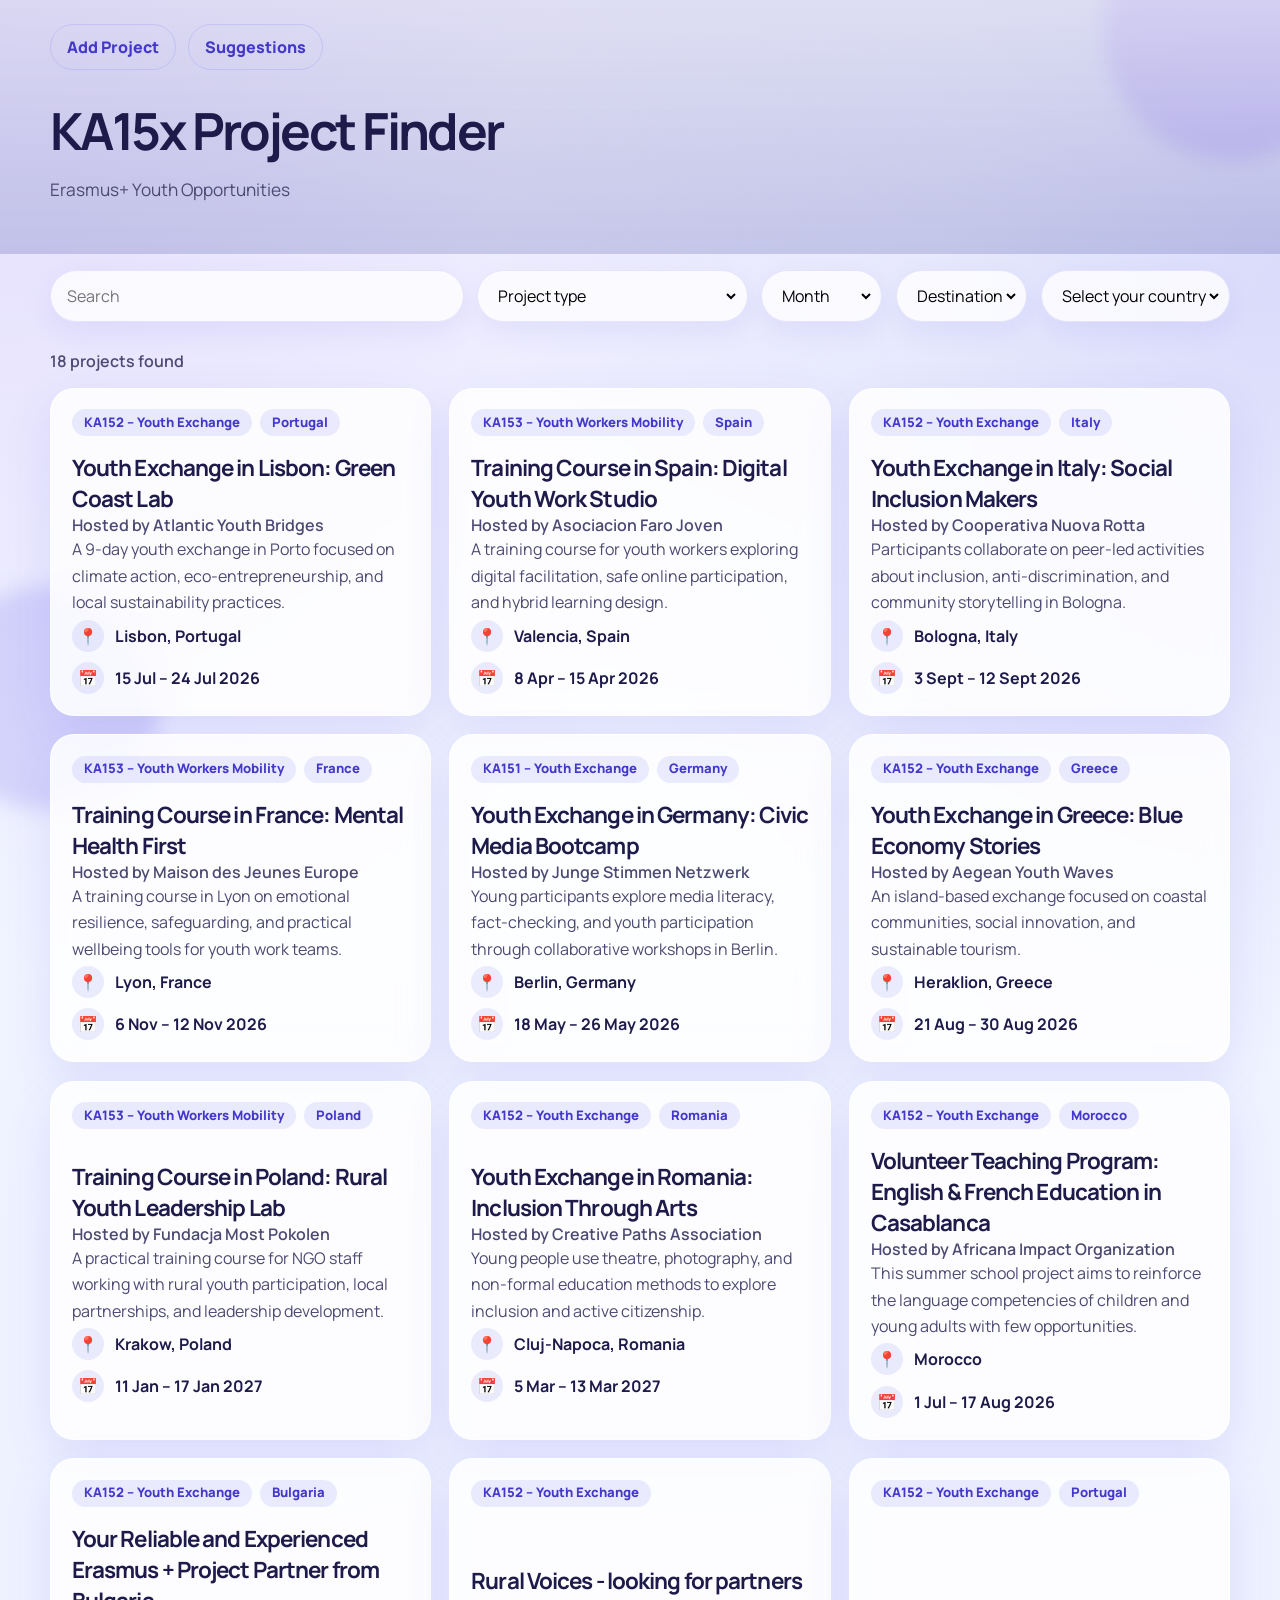
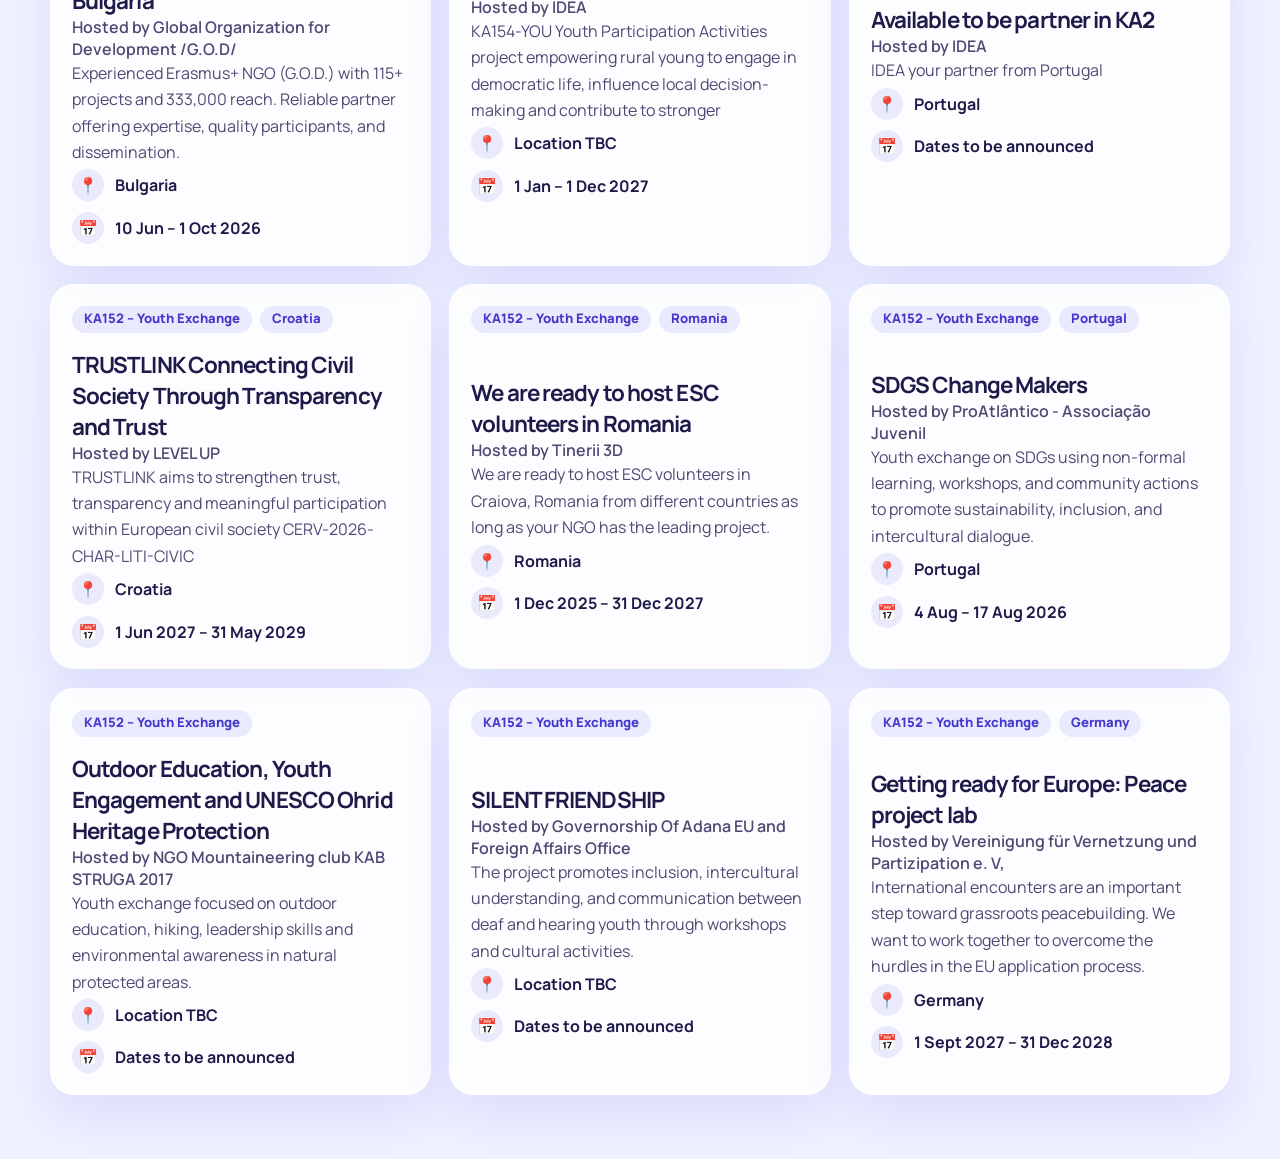
==== index.html @ 3d648d2d "v1.1 — Salto Youth scraper, sync workflow, and UI fixes - Add Python scraper (scripts/sync_salto.py)" ====
<!DOCTYPE html>
<html lang="en">
<head>
  <meta charset="UTF-8">
  <meta name="viewport" content="width=device-width, initial-scale=1.0">
  <title>Erasmus+ Youth Opportunities</title>
  <meta name="description" content="Search Erasmus+ youth exchanges and training opportunities.">
  <link rel="preconnect" href="https://fonts.googleapis.com">
  <link rel="preconnect" href="https://fonts.gstatic.com" crossorigin>
  <link href="https://fonts.googleapis.com/css2?family=Manrope:wght@400;500;600;700;800&display=swap" rel="stylesheet">
  <link rel="icon" type="image/png" href="assets/favicon.png">
  <link rel="stylesheet" href="css/style.css">
</head>
<body>
  <div class="site-shell">
    <header class="hero">
      <div class="container hero__inner">
        <nav class="top-nav" aria-label="Main navigation">
          <a class="button button--ghost top-nav__link" href="submit.html">Add Project</a>
          <button class="button button--ghost top-nav__link" type="button" data-open-suggestions-modal>Suggestions</button>
        </nav>
      </div>
      <div class="container hero__headline">
        <div class="hero__content">
          <h1>KA15x Project Finder</h1>
          <p class="hero__subtitle">Erasmus+ Youth Opportunities</p>
        </div>
      </div>
    </header>

    <main class="container page-content">
      <section class="filters-bar" aria-label="Search and filters">
        <label class="sr-only" for="searchInput">Search projects</label>
        <div class="filter-control filter-control--search" id="searchControl">
          <input id="searchInput" type="text" placeholder="Search" autocomplete="off">
          <button class="filter-clear" id="clearSearchButton" type="button" aria-label="Clear search" hidden>×</button>
        </div>

        <label class="sr-only" for="projectTypeFilter">Project type</label>
        <div class="filter-control" id="projectTypeControl">
          <select id="projectTypeFilter">
            <option value="all">Project type</option>
            <option value="KA151 – Youth Exchange">KA151 – Youth Exchange</option>
            <option value="KA152 – Youth Exchange">KA152 – Youth Exchange</option>
            <option value="KA153 – Youth Workers Mobility">KA153 – Youth Workers Mobility</option>
          </select>
          <button class="filter-clear" id="clearProjectTypeButton" type="button" aria-label="Clear project type" hidden>×</button>
        </div>

        <label class="sr-only" for="monthFilter">Month</label>
        <div class="filter-control" id="monthControl">
          <select id="monthFilter">
            <option value="all">Month</option>
          </select>
          <button class="filter-clear" id="clearMonthButton" type="button" aria-label="Clear month" hidden>×</button>
        </div>

        <label class="sr-only" for="destinationFilter">Destination country</label>
        <div class="filter-control" id="destinationControl">
          <select id="destinationFilter">
            <option value="all">Destination</option>
          </select>
          <button class="filter-clear" id="clearDestinationButton" type="button" aria-label="Clear destination" hidden>×</button>
        </div>

        <label class="sr-only" for="residenceFilter">My country</label>
        <div class="filter-control" id="residenceControl">
          <select id="residenceFilter">
            <option value="">My country</option>
          </select>
          <button class="filter-clear" id="clearResidenceButton" type="button" aria-label="Clear country" hidden>×</button>
        </div>
      </section>

      <section class="results-section" aria-live="polite">
        <div class="results-section__header">
          <p class="results-count" id="resultsCount">Loading projects...</p>
        </div>

        <div class="projects-grid" id="projectsGrid"></div>
        <div class="empty-state" id="emptyState" hidden>
          <h2>No projects match your filters.</h2>
          <p>Try a different month, project type, destination, or search term.</p>
        </div>
      </section>
    </main>
  </div>

  <dialog class="feedback-modal" id="suggestionsModal" aria-labelledby="suggestionsModalTitle">
    <div class="feedback-modal__panel">
      <button class="feedback-modal__close" id="closeSuggestionsModalButton" type="button" aria-label="Close suggestions modal">×</button>
      <div class="feedback-modal__content">
        <h2 id="suggestionsModalTitle">Suggest improvments, give feedback, report problem</h2>
        <p class="feedback-modal__subtitle">If you want reply, leave your email.</p>

        <!-- Replace this action URL with your form service endpoint -->
        <form class="feedback-form" id="suggestionsForm" action="https://formspree.io/f/mqeyppwp" method="post">
          <input type="hidden" name="_subject" value="Platform suggestion or feedback">

          <label class="field field--stacked">
            <span>Name (optional)</span>
            <input id="suggestionsName" name="name" type="text">
          </label>

          <label class="field field--stacked">
            <span>Email (optional)</span>
            <input id="suggestionsEmail" name="email" type="email" placeholder="you@example.com">
          </label>

          <label class="field field--stacked">
            <span>Message</span>
            <textarea id="suggestionsMessage" name="message" rows="5" required></textarea>
          </label>

          <div class="form-status" id="suggestionsFormStatus" aria-live="polite"></div>

          <div class="form-actions">
            <button class="button button--primary" type="submit">Send message</button>
          </div>
        </form>
      </div>
    </div>
  </dialog>

  <div class="toast" id="toast" role="status" aria-live="polite"></div>

  <script src="js/filters.js"></script>
  <script src="js/app.js"></script>
  <script src="js/modal.js"></script>
</body>
</html>
---- css/style.css ----
:root {
  --bg: #eef2ff;
  --bg-accent: #e0e7ff;
  --surface: rgba(255, 255, 255, 0.84);
  --surface-strong: #ffffff;
  --text: #1e1b4b;
  --muted: #4c4a73;
  --line: rgba(79, 70, 229, 0.14);
  --primary: #4f46e5;
  --primary-strong: #7c3aed;
  --primary-dark: #4338ca;
  --primary-bright: #8b5cf6;
  --secondary: rgba(99, 102, 241, 0.12);
  --shadow: 0 18px 48px rgba(79, 70, 229, 0.12);
  --radius-lg: 24px;
  --radius-md: 16px;
  --radius-sm: 12px;
  --container: 1180px;
}

* {
  box-sizing: border-box;
}

html {
  scroll-behavior: smooth;
}

body {
  margin: 0;
  min-height: 100vh;
  font-family: "Manrope", sans-serif;
  color: var(--text);
  background:
    radial-gradient(circle at top left, rgba(139, 92, 246, 0.18), transparent 32%),
    radial-gradient(circle at right 10%, rgba(79, 70, 229, 0.16), transparent 28%),
    linear-gradient(180deg, #f8faff 0%, var(--bg) 45%, #eef1ff 100%);
}

img {
  display: block;
  max-width: 100%;
}

a {
  color: inherit;
  text-decoration: none;
}

button,
input,
select {
  font: inherit;
}

button {
  cursor: pointer;
}

.container {
  width: min(calc(100% - 2rem), var(--container));
  margin: 0 auto;
}

.site-shell {
  position: relative;
  overflow: hidden;
}

.site-shell::before,
.site-shell::after {
  content: "";
  position: fixed;
  z-index: -1;
  border-radius: 999px;
  filter: blur(10px);
}

.site-shell::before {
  top: -6rem;
  right: -5rem;
  width: 16rem;
  height: 16rem;
  background: rgba(139, 92, 246, 0.22);
}

.site-shell::after {
  bottom: 10vh;
  left: -4rem;
  width: 14rem;
  height: 14rem;
  background: rgba(79, 70, 229, 0.16);
}

.hero,
.subpage-header {
  padding: 1.5rem 0 0;
}

.hero {
  padding-bottom: 1rem;
  background:
    linear-gradient(0deg, rgba(0, 13, 125, 0.16), rgba(6, 4, 147, 0.1)),
    linear-gradient(180deg, rgba(255, 255, 255, 0.55), rgba(255, 255, 255, 0));
}

.hero__inner,
.subpage-header__inner {
  display: flex;
  justify-content: space-between;
  gap: 1.5rem;
  align-items: flex-start;
}

.hero__headline {
  padding-bottom: 1rem;
}

.brand {
  display: inline-flex;
  align-items: center;
  gap: 0.9rem;
  padding: 0.6rem 0.9rem;
  border-radius: 999px;
  background: rgba(255, 255, 255, 0.72);
  border: 1px solid rgba(255, 255, 255, 0.82);
  box-shadow: var(--shadow);
}

.brand--hero,
.brand--compact {
  box-shadow: none;
}

.brand__logo {
  width: 2.75rem;
  height: 2.75rem;
  border-radius: 14px;
  object-fit: cover;
}

.brand__text {
  font-weight: 800;
  letter-spacing: -0.03em;
}

.sr-only {
  position: absolute;
  width: 1px;
  height: 1px;
  padding: 0;
  margin: -1px;
  overflow: hidden;
  clip: rect(0, 0, 0, 0);
  white-space: nowrap;
  border: 0;
}

h1,
h2,
p,
dl,
dd,
dt,
ul {
  margin: 0;
}

h1 {
  font-size: clamp(2.3rem, 4vw, 4.5rem);
  line-height: 0.96;
  letter-spacing: -0.05em;
}

h2 {
  font-size: clamp(1.2rem, 2vw, 1.6rem);
  letter-spacing: -0.04em;
}

.hero__subtitle,
.filters-panel__header p,
.detail-summary,
.sidebar-block p,
.empty-state p,
.detail-card p {
  color: var(--muted);
  line-height: 1.65;
}

.hero__subtitle {
  max-width: 40rem;
  margin-top: 1rem;
  font-size: 1.08rem;
}

.page-content {
  padding: 1rem 0 4rem;
}

.hero__content {
  display: grid;
  gap: 0.35rem;
  padding: 2.2rem 0 1.1rem;
}

.top-nav {
  display: flex;
  flex-wrap: wrap;
  justify-content: flex-end;
  gap: 0.75rem;
  align-items: center;
}

.top-nav__link {
  min-width: 0;
}

.filters-bar {
  display: flex;
  flex-wrap: wrap;
  gap: 0.85rem;
  align-items: center;
}

.filter-control {
  display: flex;
  align-items: center;
  gap: 0.45rem;
  justify-content: space-between;
  min-height: 3.2rem;
  min-width: 0;
  padding: 0.35rem 0.45rem 0.35rem 1rem;
  border-radius: 999px;
  border: 1px solid rgba(79, 70, 229, 0.12);
  background: rgba(255, 255, 255, 0.78);
  box-shadow: 0 10px 28px rgba(79, 70, 229, 0.08);
  transition: border-color 160ms ease, box-shadow 160ms ease, background-color 160ms ease;
}

.filter-control.is-active {
  border-color: rgba(99, 102, 241, 0.28);
  background: rgba(224, 217, 255, 0.8);
  box-shadow: 0 14px 32px rgba(79, 70, 229, 0.12);
}

.filter-control:focus-within {
  border-color: rgba(99, 102, 241, 0.4);
  box-shadow: 0 0 0 4px rgba(99, 102, 241, 0.12);
}

.filter-control--search {
  min-width: min(100%, 18rem);
  flex: 1 1 16rem;
}

.filter-control input,
.filter-control select {
  flex: 1 1 auto;
  min-width: 0;
  min-height: 2.2rem;
  padding: 0;
  border: none;
  background: transparent;
  box-shadow: none;
}

.filter-control select {
  min-width: 6rem;
}

.filter-control input:focus,
.filter-control select:focus {
  box-shadow: none;
}

.filter-clear {
  margin-left: auto;
  display: inline-flex;
  flex: 0 0 auto;
  justify-content: center;
  align-items: center;
  width: 2rem;
  height: 2rem;
  padding: 0;
  border: none;
  border-radius: 999px;
  background: rgba(79, 70, 229, 0.08);
  color: var(--primary-dark);
  font-size: 1.6rem;
  line-height: 1;
}

.filter-clear[hidden] {
  display: none;
}

.filter-clear:hover,
.filter-clear:focus-visible {
  background: rgba(139, 92, 246, 0.18);
}

.filters-panel,
.detail-card,
.project-card,
.sidebar-block {
  background: var(--surface);
  backdrop-filter: blur(14px);
  border: 1px solid rgba(255, 255, 255, 0.82);
  border-radius: var(--radius-lg);
  box-shadow: var(--shadow);
}

.filters-panel {
  padding: 1.5rem;
}

.filters-panel__header,
.results-section__header {
  display: flex;
  justify-content: space-between;
  align-items: center;
  gap: 1rem;
}

.filters-grid {
  display: grid;
  grid-template-columns: repeat(4, minmax(0, 1fr));
  gap: 1rem;
  margin-top: 1.5rem;
}

.field {
  display: grid;
  gap: 0.45rem;
}

.field span {
  font-size: 0.92rem;
  font-weight: 700;
}

.field input,
.field select {
  width: 100%;
  min-height: 3.1rem;
  padding: 0.85rem 1rem;
  border-radius: var(--radius-sm);
  border: 1px solid var(--line);
  background: rgba(255, 255, 255, 0.86);
  color: var(--text);
  transition: border-color 160ms ease, box-shadow 160ms ease, transform 160ms ease;
}

.field input:focus,
.field select:focus {
  outline: none;
  border-color: rgba(99, 102, 241, 0.5);
  box-shadow: 0 0 0 4px rgba(99, 102, 241, 0.14);
}

.results-section {
  margin-top: 1.75rem;
}

.results-count {
  color: var(--muted);
  font-weight: 600;
}

.projects-grid {
  display: grid;
  grid-template-columns: repeat(3, minmax(0, 1fr));
  gap: 1.15rem;
  margin-top: 1rem;
}

.project-card {
  display: grid;
  gap: 1rem;
  padding: 1.3rem;
  color: inherit;
  min-height: 100%;
  transform: translateY(12px);
  opacity: 0;
  animation: card-enter 380ms ease forwards;
  transition: transform 180ms ease, box-shadow 180ms ease, border-color 180ms ease, background-color 180ms ease;
}

.project-card:hover,
.project-card:focus-visible {
  transform: translateY(-3px);
  border-color: rgba(99, 102, 241, 0.28);
  box-shadow: 0 24px 50px rgba(79, 70, 229, 0.16);
  background: rgba(255, 255, 255, 0.92);
}

.project-card:focus-visible {
  outline: 3px solid rgba(99, 102, 241, 0.22);
  outline-offset: 3px;
}

.project-card:nth-child(2) {
  animation-delay: 50ms;
}

.project-card:nth-child(3) {
  animation-delay: 100ms;
}

.project-card:nth-child(4) {
  animation-delay: 150ms;
}

.project-card__meta {
  display: flex;
  flex-wrap: wrap;
  gap: 0.5rem;
}

.pill {
  display: inline-flex;
  align-items: center;
  align-self: flex-start;
  padding: 0.35rem 0.75rem;
  border-radius: 999px;
  background: var(--secondary);
  color: var(--primary-dark);
  font-size: 0.82rem;
  font-weight: 800;
  line-height: 1.2;
}

.project-card h2 {
  font-size: 1.4rem;
}

.project-card__ngo {
  color: var(--muted);
  font-weight: 600;
}

.project-card__summary {
  color: var(--muted);
  line-height: 1.65;
}

.project-card__facts {
  display: grid;
  gap: 0.65rem;
  margin-top: 0.25rem;
}

.project-card__fact,
.detail-highlight {
  display: flex;
  align-items: center;
  gap: 0.7rem;
  color: var(--text);
  font-weight: 700;
}

.project-card__icon {
  display: inline-flex;
  justify-content: center;
  align-items: center;
  width: 2rem;
  height: 2rem;
  border-radius: 999px;
  background: rgba(99, 102, 241, 0.12);
}

.project-card__actions,
.detail-actions,
.country-dialog__actions {
  display: flex;
  flex-wrap: wrap;
  gap: 0.75rem;
}

.button {
  display: inline-flex;
  justify-content: center;
  align-items: center;
  min-height: 2.9rem;
  padding: 0.7rem 1rem;
  border: 1px solid transparent;
  border-radius: 999px;
  font-weight: 800;
  transition: transform 160ms ease, background-color 160ms ease, border-color 160ms ease, color 160ms ease;
}

.button:hover,
.button:focus-visible {
  transform: translateY(-1px);
}

.button--primary {
  background: linear-gradient(135deg, var(--primary), var(--primary-strong));
  color: #ffffff;
}

.button--primary:hover,
.button--primary:focus-visible {
  background: linear-gradient(135deg, #6366f1, var(--primary-bright));
}

.button--secondary {
  background: rgba(99, 102, 241, 0.1);
  border-color: rgba(99, 102, 241, 0.2);
  color: var(--primary-dark);
}

.button--ghost {
  background: transparent;
  border-color: rgba(99, 102, 241, 0.18);
  color: var(--primary-dark);
}

.button--secondary:hover,
.button--secondary:focus-visible,
.button--ghost:hover,
.button--ghost:focus-visible {
  background: rgba(139, 92, 246, 0.12);
  border-color: rgba(139, 92, 246, 0.26);
}

.button--sync {
  gap: 0.45rem;
  background: rgba(79, 70, 229, 0.08);
  border-color: rgba(79, 70, 229, 0.22);
  color: var(--primary-dark);
}

.button--sync:hover,
.button--sync:focus-visible {
  background: rgba(79, 70, 229, 0.15);
  border-color: rgba(79, 70, 229, 0.36);
}

.sync-icon {
  flex-shrink: 0;
}

.empty-state {
  margin-top: 1rem;
  padding: 2rem;
  text-align: center;
  border: 1px dashed rgba(31, 41, 51, 0.18);
  border-radius: var(--radius-lg);
  background: rgba(255, 255, 255, 0.46);
}

.detail-layout {
  min-height: 30rem;
}

.detail-card {
  display: grid;
  grid-template-columns: minmax(0, 1.5fr) minmax(18rem, 0.8fr);
  gap: 1.5rem;
  padding: 1.5rem;
}

.detail-card__content {
  display: grid;
  gap: 1.2rem;
}

.detail-meta {
  display: grid;
  grid-template-columns: repeat(2, minmax(0, max-content));
  gap: 1rem;
  margin-top: 0.5rem;
}

.detail-meta div {
  padding: 1rem;
  border-radius: var(--radius-md);
  background: rgba(255, 255, 255, 0.6);
  border: 1px solid rgba(79, 70, 229, 0.08);
}

.detail-meta dt {
  color: var(--muted);
  font-size: 0.9rem;
  margin-bottom: 0.35rem;
}

.detail-meta dd {
  font-weight: 800;
}

.detail-card__sidebar {
  display: grid;
  gap: 1rem;
}

.detail-highlights {
  display: grid;
  gap: 0.75rem;
  margin-top: 0.25rem;
}

.sidebar-block {
  padding: 1.15rem;
}

.country-list {
  display: flex;
  flex-wrap: wrap;
  gap: 0.55rem;
  padding-left: 0;
  list-style: none;
  margin-top: 0.9rem;
}

.country-list li {
  padding: 0.4rem 0.75rem;
  border-radius: 999px;
  background: rgba(99, 102, 241, 0.1);
  color: var(--primary-dark);
  font-weight: 700;
  font-size: 0.88rem;
}

.country-dialog {
  width: min(calc(100% - 2rem), 32rem);
  padding: 0;
  border: none;
  border-radius: var(--radius-lg);
  box-shadow: var(--shadow);
}

.country-dialog::backdrop {
  background: rgba(17, 24, 39, 0.4);
  backdrop-filter: blur(6px);
}

.country-dialog__form {
  display: grid;
  gap: 1.25rem;
  padding: 1.5rem;
  background: #ffffff;
}

.submit-intro {
  margin-bottom: 1.4rem;
}

.submission-form {
  display: grid;
  gap: 1rem;
}

.form-section {
  padding: 1.3rem;
  border-radius: var(--radius-lg);
  border: 1px solid rgba(255, 255, 255, 0.82);
  background: var(--surface);
  box-shadow: var(--shadow);
}

.form-section__header {
  display: grid;
  gap: 0.45rem;
  margin-bottom: 1rem;
}

.form-grid {
  display: grid;
  grid-template-columns: repeat(2, minmax(0, 1fr));
  gap: 1rem;
}

.field--full {
  grid-column: 1 / -1;
}

.field textarea {
  width: 100%;
  padding: 0.95rem 1rem;
  border-radius: var(--radius-sm);
  border: 1px solid var(--line);
  background: rgba(255, 255, 255, 0.86);
  color: var(--text);
  resize: vertical;
}

.field textarea:focus {
  outline: none;
  border-color: rgba(99, 102, 241, 0.5);
  box-shadow: 0 0 0 4px rgba(99, 102, 241, 0.14);
}

.field-hint {
  font-size: 0.85rem;
}

.application-forms {
  display: grid;
  gap: 0.85rem;
  margin-bottom: 1rem;
}

.application-forms.is-disabled {
  opacity: 0.55;
}

.application-form-row {
  display: grid;
  grid-template-columns: minmax(0, 0.8fr) minmax(0, 1.2fr) auto;
  gap: 0.9rem;
  align-items: end;
  padding: 1rem;
  border-radius: var(--radius-md);
  background: rgba(255, 255, 255, 0.58);
  border: 1px solid rgba(79, 70, 229, 0.08);
}

.application-forms-note {
  margin-bottom: 1rem;
}

.checkbox-field {
  display: inline-flex;
  align-items: center;
  gap: 0.7rem;
}

.form-status {
  min-height: 1.5rem;
  font-weight: 700;
}

.form-status.is-error {
  color: #b91c1c;
}

.form-actions {
  display: flex;
  justify-content: flex-start;
}

.feedback-modal {
  width: min(calc(100% - 2rem), 34rem);
  padding: 0;
  border: none;
  border-radius: 28px;
  background: transparent;
  box-shadow: 0 24px 60px rgba(49, 46, 129, 0.25);
}

.feedback-modal::backdrop {
  background: rgba(30, 27, 75, 0.38);
  backdrop-filter: blur(8px);
}

.feedback-modal__panel {
  position: relative;
  padding: 1.35rem;
  border-radius: 28px;
  background: linear-gradient(180deg, rgba(255, 255, 255, 0.96), rgba(245, 243, 255, 0.96));
  border: 1px solid rgba(255, 255, 255, 0.9);
}

.feedback-modal__content {
  display: grid;
  gap: 1rem;
}

.feedback-modal__subtitle {
  color: var(--muted);
  line-height: 1.6;
}

.feedback-modal__close {
  position: absolute;
  top: 0.85rem;
  right: 0.85rem;
  display: inline-flex;
  justify-content: center;
  align-items: center;
  width: 2.4rem;
  height: 2.4rem;
  padding: 0;
  border: 1px solid rgba(99, 102, 241, 0.16);
  border-radius: 999px;
  background: rgba(99, 102, 241, 0.08);
  color: var(--primary-dark);
  font-size: 1.45rem;
  line-height: 1;
}

.feedback-modal__close:hover,
.feedback-modal__close:focus-visible {
  background: rgba(139, 92, 246, 0.14);
  border-color: rgba(139, 92, 246, 0.24);
}

.feedback-form {
  display: grid;
  gap: 0.9rem;
}

.toast {
  position: fixed;
  left: 50%;
  bottom: 1.5rem;
  transform: translate(-50%, 1rem);
  min-width: min(calc(100% - 2rem), 24rem);
  padding: 0.9rem 1rem;
  border-radius: 999px;
  background: rgba(49, 46, 129, 0.96);
  color: #ffffff;
  font-weight: 700;
  text-align: center;
  opacity: 0;
  pointer-events: none;
  transition: opacity 180ms ease, transform 180ms ease;
}

.toast.is-visible {
  opacity: 1;
  transform: translate(-50%, 0);
}

.toast--feedback {
  top: 50%;
  bottom: auto;
  min-width: min(calc(100% - 2rem), 25rem);
  padding: 1rem 1.15rem;
  border-radius: 20px;
  box-shadow: 0 18px 40px rgba(31, 41, 55, 0.14);
  transform: translate(-50%, calc(-50% + 1rem));
}

.toast--feedback.is-visible {
  transform: translate(-50%, -50%);
}

.toast--success {
  background: #dcfce7;
  color: #166534;
}

.toast--error {
  background: #fee2e2;
  color: #991b1b;
}

@keyframes card-enter {
  from {
    transform: translateY(12px);
    opacity: 0;
  }

  to {
    transform: translateY(0);
    opacity: 1;
  }
}

@media (max-width: 980px) {
  .hero__inner,
  .subpage-header__inner,
  .filters-panel__header,
  .results-section__header,
  .detail-card {
    grid-template-columns: 1fr;
    flex-direction: column;
  }

  .filters-grid,
  .projects-grid,
  .detail-card,
  .detail-meta,
  .form-grid {
    grid-template-columns: repeat(2, minmax(0, 1fr));
  }

  .hero__content {
    padding-top: 2rem;
  }

  .application-form-row {
    grid-template-columns: 1fr;
    align-items: stretch;
  }
}

@media (max-width: 720px) {
  .container {
    width: min(calc(100% - 1rem), var(--container));
  }

  .hero,
  .subpage-header {
    padding-top: 0.8rem;
  }

  .hero__content {
    padding: 1.75rem 0 1.1rem;
  }

  .filters-bar,
  .filters-grid,
  .projects-grid,
  .detail-card,
  .detail-meta,
  .form-grid {
    grid-template-columns: 1fr;
  }

  .filters-panel,
  .project-card,
  .detail-card,
  .sidebar-block,
  .country-dialog__form,
  .form-section {
    padding: 1rem;
  }

  .brand {
    width: 100%;
    justify-content: center;
  }

  .top-nav {
    width: 100%;
    justify-content: stretch;
  }

  .top-nav__link {
    flex: 1 1 100%;
  }

  .filter-control,
  .filter-control--search {
    width: 100%;
  }

  .project-card__actions,
  .detail-actions,
  .country-dialog__actions {
    flex-direction: column;
  }

  .button,
  .application-form-remove {
    width: 100%;
  }

  .feedback-modal {
    width: min(calc(100% - 1rem), 34rem);
  }

  .feedback-modal__panel {
    padding: 1rem;
  }
}
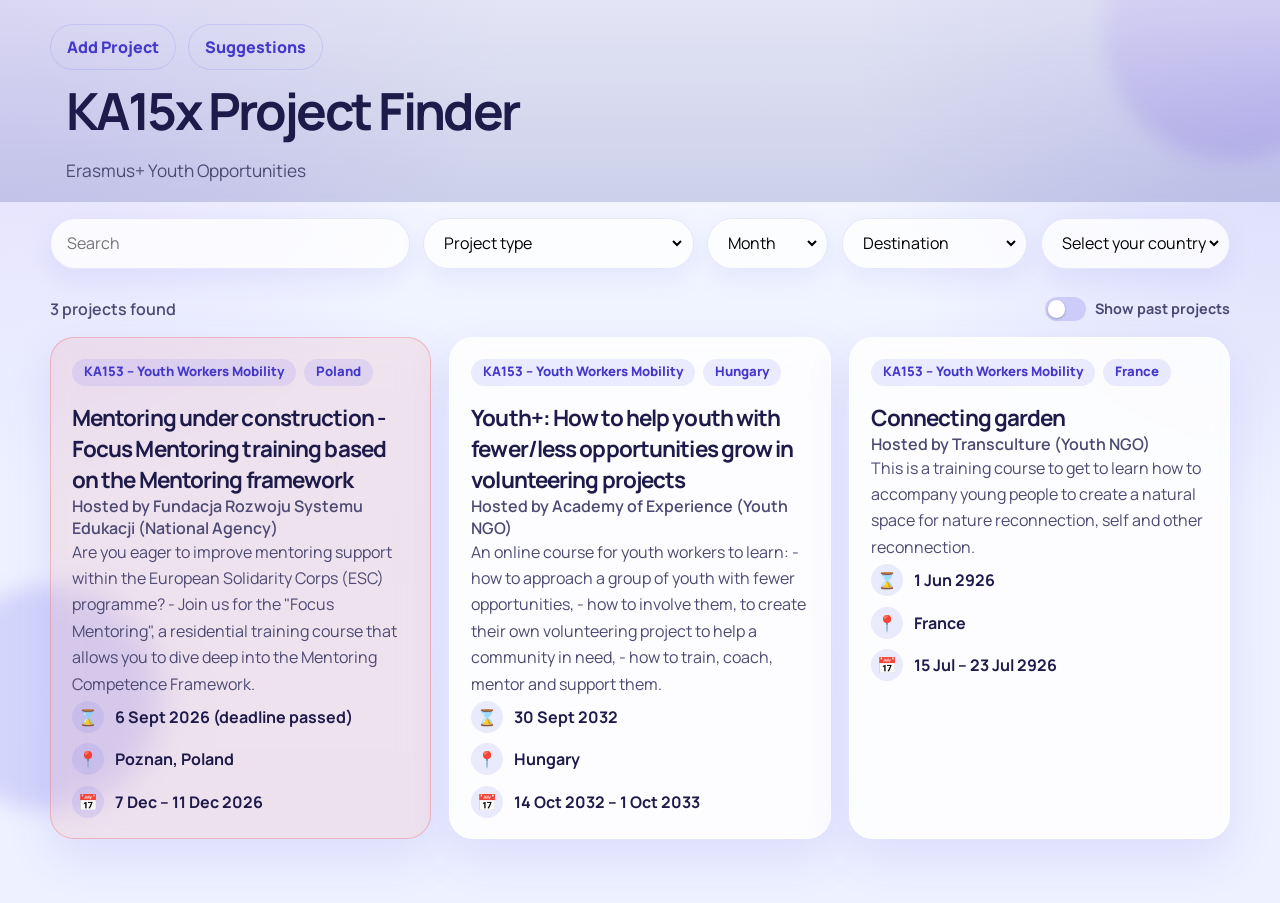
==== commit ae6eb8dc: "v1.3 — Training Calendar source, deadlines, flags, sorting, past-project toggle Scraper (scripts/syn" ====
--- a/index.html
+++ b/index.html
@@ -75,6 +75,11 @@
       <section class="results-section" aria-live="polite">
         <div class="results-section__header">
           <p class="results-count" id="resultsCount">Loading projects...</p>
+          <label class="toggle" for="showPastToggle">
+            <input class="toggle__input" id="showPastToggle" type="checkbox">
+            <span class="toggle__track" aria-hidden="true"></span>
+            <span class="toggle__label">Show past projects</span>
+          </label>
         </div>
 
         <div class="projects-grid" id="projectsGrid"></div>
--- a/css/style.css
+++ b/css/style.css
@@ -22,6 +22,12 @@
   box-sizing: border-box;
 }
 
+/* Ensure the `hidden` attribute always wins, even on elements whose class
+   sets a `display` value (e.g. .button, .field). */
+[hidden] {
+  display: none !important;
+}
+
 html {
   scroll-behavior: smooth;
 }
@@ -32,8 +38,16 @@
   font-family: "Manrope", sans-serif;
   color: var(--text);
   background:
-    radial-gradient(circle at top left, rgba(139, 92, 246, 0.18), transparent 32%),
-    radial-gradient(circle at right 10%, rgba(79, 70, 229, 0.16), transparent 28%),
+    radial-gradient(
+      circle at top left,
+      rgba(139, 92, 246, 0.18),
+      transparent 32%
+    ),
+    radial-gradient(
+      circle at right 10%,
+      rgba(79, 70, 229, 0.16),
+      transparent 28%
+    ),
     linear-gradient(180deg, #f8faff 0%, var(--bg) 45%, #eef1ff 100%);
 }
 
@@ -98,7 +112,7 @@
 }
 
 .hero {
-  padding-bottom: 1rem;
+  padding-bottom: 0rem;
   background:
     linear-gradient(0deg, rgba(0, 13, 125, 0.16), rgba(6, 4, 147, 0.1)),
     linear-gradient(180deg, rgba(255, 255, 255, 0.55), rgba(255, 255, 255, 0));
@@ -110,10 +124,6 @@
   justify-content: space-between;
   gap: 1.5rem;
   align-items: flex-start;
-}
-
-.hero__headline {
-  padding-bottom: 1rem;
 }
 
 .brand {
@@ -200,7 +210,7 @@
 .hero__content {
   display: grid;
   gap: 0.35rem;
-  padding: 2.2rem 0 1.1rem;
+  padding: 1rem;
 }
 
 .top-nav {
@@ -234,7 +244,10 @@
   border: 1px solid rgba(79, 70, 229, 0.12);
   background: rgba(255, 255, 255, 0.78);
   box-shadow: 0 10px 28px rgba(79, 70, 229, 0.08);
-  transition: border-color 160ms ease, box-shadow 160ms ease, background-color 160ms ease;
+  transition:
+    border-color 160ms ease,
+    box-shadow 160ms ease,
+    background-color 160ms ease;
 }
 
 .filter-control.is-active {
@@ -322,6 +335,65 @@
   gap: 1rem;
 }
 
+/* "Show past projects" switch next to the results count. */
+.toggle {
+  display: inline-flex;
+  align-items: center;
+  gap: 0.55rem;
+  cursor: pointer;
+  user-select: none;
+  flex-shrink: 0;
+}
+
+.toggle__input {
+  position: absolute;
+  opacity: 0;
+  width: 0;
+  height: 0;
+}
+
+.toggle__track {
+  position: relative;
+  width: 2.6rem;
+  height: 1.5rem;
+  border-radius: 999px;
+  background: rgba(79, 70, 229, 0.18);
+  transition: background-color 160ms ease;
+  flex-shrink: 0;
+}
+
+.toggle__track::after {
+  content: "";
+  position: absolute;
+  top: 0.2rem;
+  left: 0.2rem;
+  width: 1.1rem;
+  height: 1.1rem;
+  border-radius: 50%;
+  background: #ffffff;
+  box-shadow: 0 1px 3px rgba(30, 27, 75, 0.3);
+  transition: transform 160ms ease;
+}
+
+.toggle__input:checked + .toggle__track {
+  background: var(--primary);
+}
+
+.toggle__input:checked + .toggle__track::after {
+  transform: translateX(1.1rem);
+}
+
+.toggle__input:focus-visible + .toggle__track {
+  outline: 3px solid rgba(99, 102, 241, 0.35);
+  outline-offset: 2px;
+}
+
+.toggle__label {
+  font-size: 0.9rem;
+  font-weight: 700;
+  color: var(--muted);
+}
+
 .filters-grid {
   display: grid;
   grid-template-columns: repeat(4, minmax(0, 1fr));
@@ -348,7 +420,10 @@
   border: 1px solid var(--line);
   background: rgba(255, 255, 255, 0.86);
   color: var(--text);
-  transition: border-color 160ms ease, box-shadow 160ms ease, transform 160ms ease;
+  transition:
+    border-color 160ms ease,
+    box-shadow 160ms ease,
+    transform 160ms ease;
 }
 
 .field input:focus,
@@ -380,10 +455,17 @@
   padding: 1.3rem;
   color: inherit;
   min-height: 100%;
+  /* Keep content packed at the top so shorter cards don't centre vertically
+     when a taller card stretches the row. */
+  align-content: start;
   transform: translateY(12px);
   opacity: 0;
   animation: card-enter 380ms ease forwards;
-  transition: transform 180ms ease, box-shadow 180ms ease, border-color 180ms ease, background-color 180ms ease;
+  transition:
+    transform 180ms ease,
+    box-shadow 180ms ease,
+    border-color 180ms ease,
+    background-color 180ms ease;
 }
 
 .project-card:hover,
@@ -409,6 +491,18 @@
 
 .project-card:nth-child(4) {
   animation-delay: 150ms;
+}
+
+/* Application deadline already passed → tint the whole card light red. */
+.project-card--deadline-passed {
+  background: rgba(239, 68, 68, 0.09);
+  border-color: rgba(239, 68, 68, 0.28);
+}
+
+.project-card--deadline-passed:hover,
+.project-card--deadline-passed:focus-visible {
+  background: rgba(239, 68, 68, 0.14);
+  border-color: rgba(239, 68, 68, 0.38);
 }
 
 .project-card__meta {
@@ -473,6 +567,7 @@
 .detail-actions,
 .country-dialog__actions {
   display: flex;
+  padding-top: 0.75rem;
   flex-wrap: wrap;
   gap: 0.75rem;
 }
@@ -486,7 +581,11 @@
   border: 1px solid transparent;
   border-radius: 999px;
   font-weight: 800;
-  transition: transform 160ms ease, background-color 160ms ease, border-color 160ms ease, color 160ms ease;
+  transition:
+    transform 160ms ease,
+    background-color 160ms ease,
+    border-color 160ms ease,
+    color 160ms ease;
 }
 
 .button:hover,
@@ -535,6 +634,23 @@
 .button--sync:focus-visible {
   background: rgba(79, 70, 229, 0.15);
   border-color: rgba(79, 70, 229, 0.36);
+}
+
+.button--back {
+  width: 2.9rem;
+  min-width: 2.9rem;
+  padding: 0;
+  border-radius: 50%;
+}
+
+.button--back svg {
+  flex-shrink: 0;
+  transition: transform 160ms ease;
+}
+
+.button--back:hover svg,
+.button--back:focus-visible svg {
+  transform: translateX(-2px);
 }
 
 .sync-icon {
@@ -614,13 +730,19 @@
   margin-top: 0.9rem;
 }
 
-.country-list li {
+.country-list li,
+.country-tag {
   padding: 0.4rem 0.75rem;
   border-radius: 999px;
   background: rgba(99, 102, 241, 0.1);
   color: var(--primary-dark);
   font-weight: 700;
   font-size: 0.88rem;
+}
+
+.country-tag {
+  display: inline-block;
+  padding: 0.15rem 0.6rem;
 }
 
 .country-dialog {
@@ -759,7 +881,11 @@
   position: relative;
   padding: 1.35rem;
   border-radius: 28px;
-  background: linear-gradient(180deg, rgba(255, 255, 255, 0.96), rgba(245, 243, 255, 0.96));
+  background: linear-gradient(
+    180deg,
+    rgba(255, 255, 255, 0.96),
+    rgba(245, 243, 255, 0.96)
+  );
   border: 1px solid rgba(255, 255, 255, 0.9);
 }
 
@@ -816,7 +942,9 @@
   text-align: center;
   opacity: 0;
   pointer-events: none;
-  transition: opacity 180ms ease, transform 180ms ease;
+  transition:
+    opacity 180ms ease,
+    transform 180ms ease;
 }
 
 .toast.is-visible {
@@ -957,4 +1085,4 @@
   .feedback-modal__panel {
     padding: 1rem;
   }
-}+}
